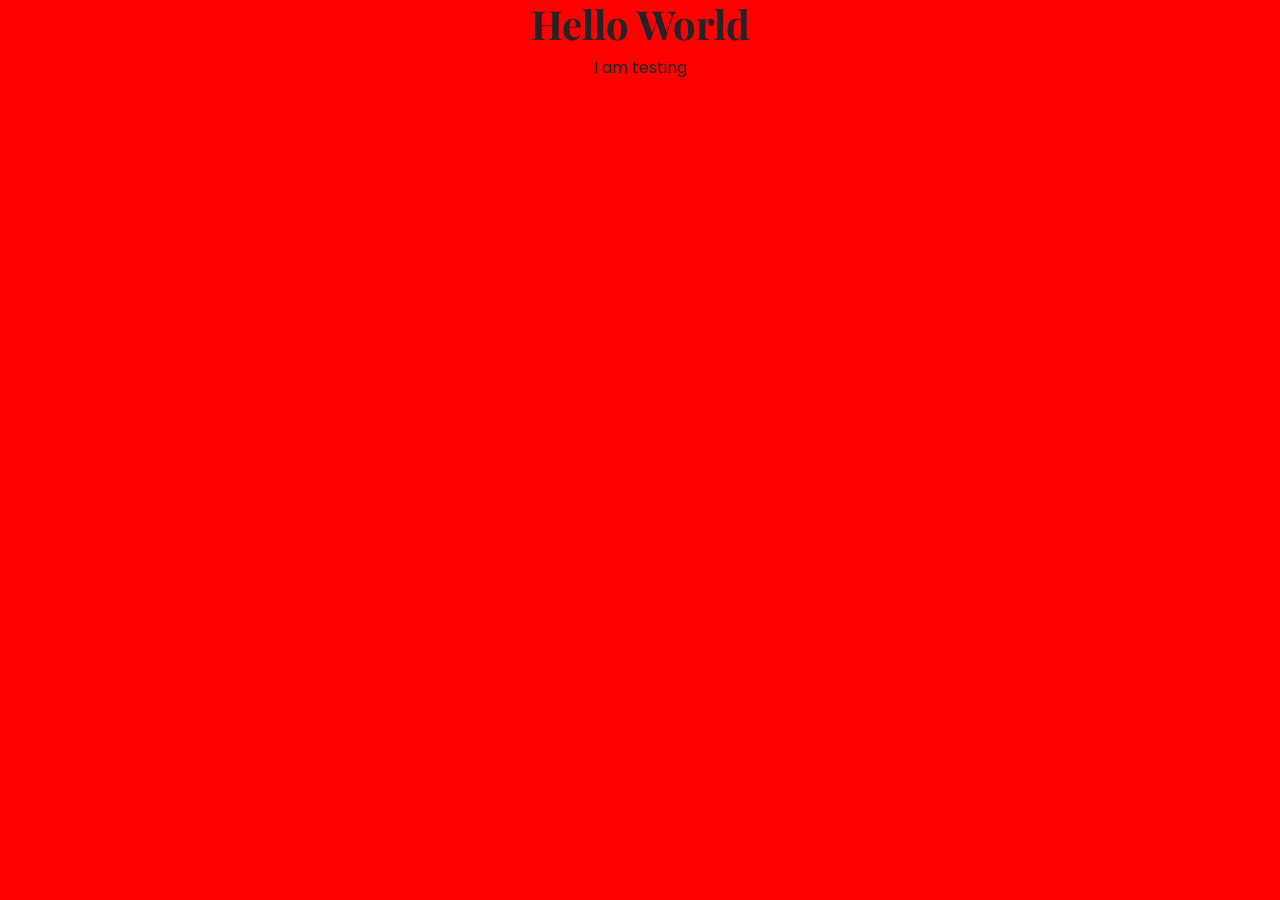
==== index.html @ 342d9edc "created index,installed fonts and bootstrap" ====
<!doctype html>
<html lang="en">
  <head>
    <meta charset="UTF-8" />
    <link
      href="https://cdn.jsdelivr.net/npm/bootstrap@5.3.8/dist/css/bootstrap.min.css"
      rel="stylesheet"
      integrity="sha384-sRIl4kxILFvY47J16cr9ZwB07vP4J8+LH7qKQnuqkuIAvNWLzeN8tE5YBujZqJLB"
      crossorigin="anonymous"
    />
    <script
      src="https://cdn.jsdelivr.net/npm/bootstrap@5.3.8/dist/js/bootstrap.min.js"
      integrity="sha384-G/EV+4j2dNv+tEPo3++6LCgdCROaejBqfUeNjuKAiuXbjrxilcCdDz6ZAVfHWe1Y"
      crossorigin="anonymous"
    ></script>
    <link rel="preconnect" href="https://fonts.googleapis.com" />
    <link rel="preconnect" href="https://fonts.gstatic.com" crossorigin />
    <link
      href="https://fonts.googleapis.com/css2?family=Playfair+Display:ital,wght@0,400..900;1,400..900&family=Poppins:wght@700&display=swap"
      rel="stylesheet"
    />
    <link rel="stylesheet" href="styles/app.css" />
    <meta name="viewport" content="width=device-width, initial-scale=1.0" />
    <title>Document</title>
  </head>
  <body>
    <h1>Hello World</h1>
    <p>I am testing</p>
  </body>
</html>
---- styles/app.css ----
body {
  background: red;
}
h1 {
  font-family: "Playfair Display", serif;
  font-weight: bold;
  text-align: center;
}
p {
  font-family: "Poppins", sans-serif;
  font-weight: normal;
  text-align: center;
}

/*.poppins-bold {
  font-family: "Poppins", sans-serif;
  font-weight: 700;
  font-style: normal;
}

.playfair-display-<uniquifier> {
  font-family: "Playfair Display", serif;
  font-optical-sizing: auto;
  font-weight: <weight>;
  font-style: normal;
}
*/
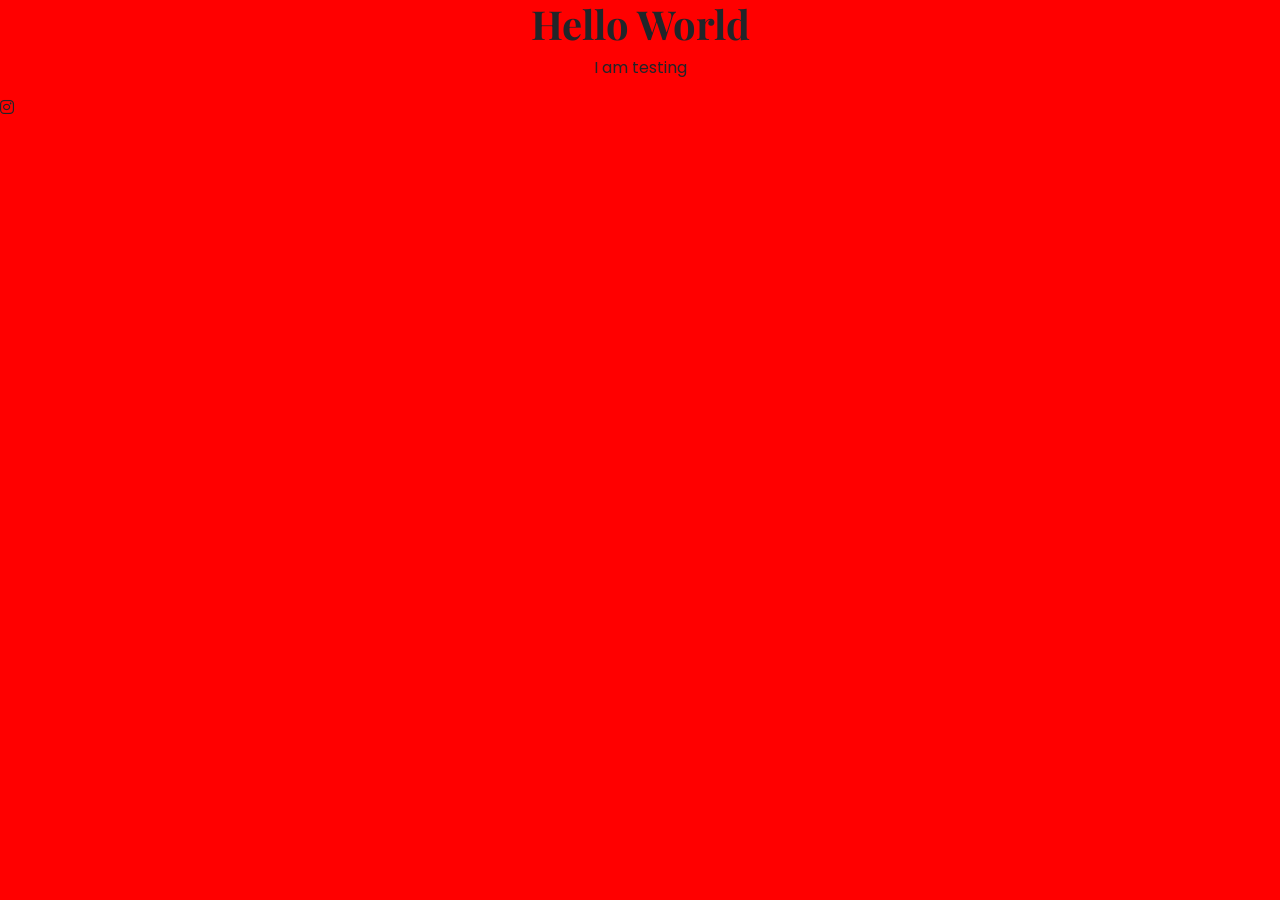
==== commit f2ffc6b7: "added font awesome" ====
--- a/index.html
+++ b/index.html
@@ -3,16 +3,18 @@
   <head>
     <meta charset="UTF-8" />
     <link
-      href="https://cdn.jsdelivr.net/npm/bootstrap@5.3.8/dist/css/bootstrap.min.css"
+      href="https://cdn.jsdelivr.net/npm/bootstrap@5.3.7/dist/css/bootstrap.min.css"
       rel="stylesheet"
-      integrity="sha384-sRIl4kxILFvY47J16cr9ZwB07vP4J8+LH7qKQnuqkuIAvNWLzeN8tE5YBujZqJLB"
-      crossorigin="anonymous"
     />
     <script
       src="https://cdn.jsdelivr.net/npm/bootstrap@5.3.8/dist/js/bootstrap.min.js"
       integrity="sha384-G/EV+4j2dNv+tEPo3++6LCgdCROaejBqfUeNjuKAiuXbjrxilcCdDz6ZAVfHWe1Y"
       crossorigin="anonymous"
     ></script>
+    <link
+      rel="stylesheet"
+      href="https://cdnjs.cloudflare.com/ajax/libs/font-awesome/6.7.2/css/all.min.css"
+    />
     <link rel="preconnect" href="https://fonts.googleapis.com" />
     <link rel="preconnect" href="https://fonts.gstatic.com" crossorigin />
     <link
@@ -26,5 +28,6 @@
   <body>
     <h1>Hello World</h1>
     <p>I am testing</p>
+    <i class="fa-brands fa-instagram"></i>
   </body>
 </html>
--- a/styles/app.css
+++ b/styles/app.css
@@ -11,17 +11,6 @@
   font-weight: normal;
   text-align: center;
 }
-
-/*.poppins-bold {
-  font-family: "Poppins", sans-serif;
-  font-weight: 700;
-  font-style: normal;
+.fa-brands {
+  text-align: center;
 }
-
-.playfair-display-<uniquifier> {
-  font-family: "Playfair Display", serif;
-  font-optical-sizing: auto;
-  font-weight: <weight>;
-  font-style: normal;
-}
-*/
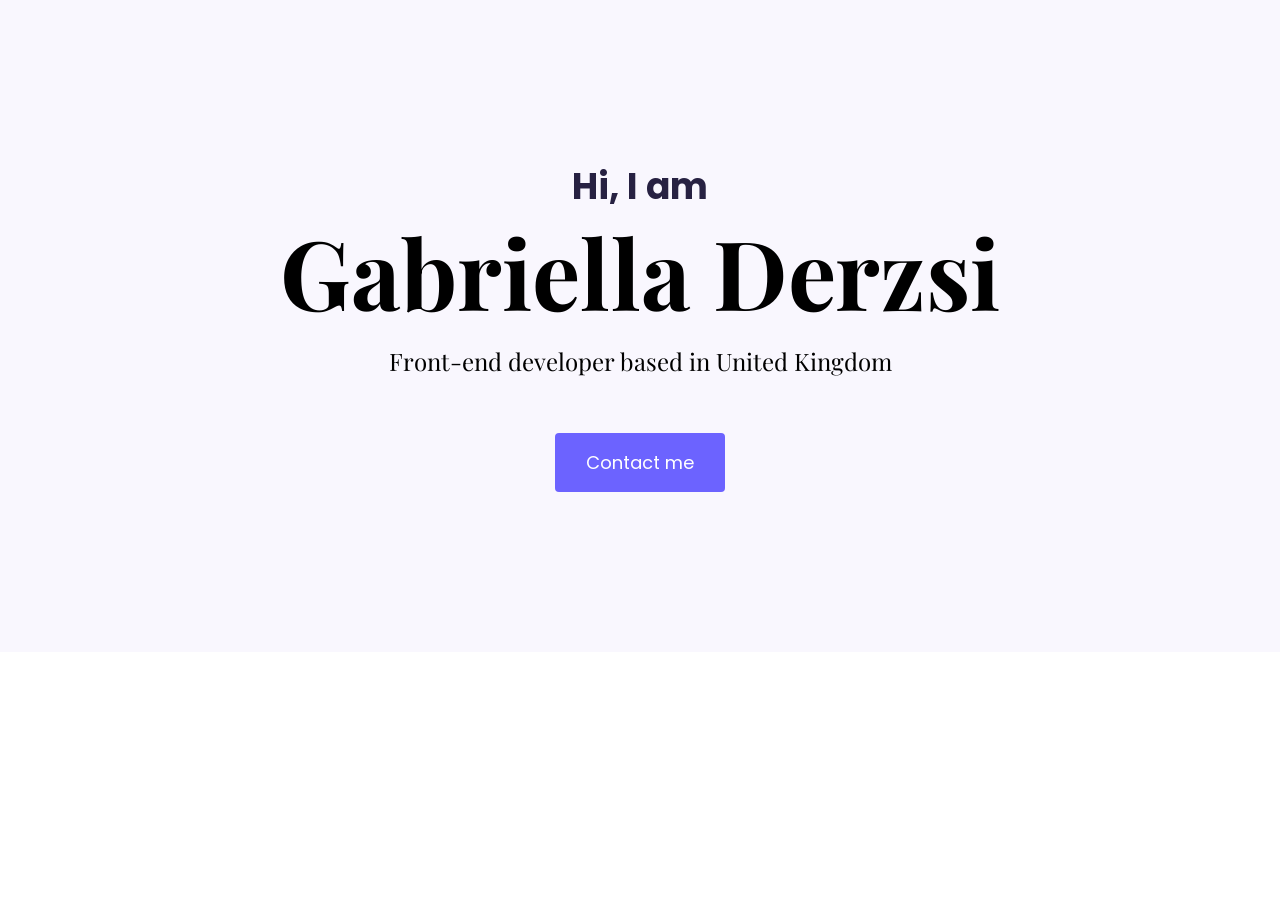
==== commit 9e303e67: "styled css html" ====
--- a/index.html
+++ b/index.html
@@ -2,6 +2,7 @@
 <html lang="en">
   <head>
     <meta charset="UTF-8" />
+    <meta name="viewport" content="width=device-width, initial-scale=1.0" />
     <link
       href="https://cdn.jsdelivr.net/npm/bootstrap@5.3.7/dist/css/bootstrap.min.css"
       rel="stylesheet"
@@ -11,10 +12,7 @@
       integrity="sha384-G/EV+4j2dNv+tEPo3++6LCgdCROaejBqfUeNjuKAiuXbjrxilcCdDz6ZAVfHWe1Y"
       crossorigin="anonymous"
     ></script>
-    <link
-      rel="stylesheet"
-      href="https://cdnjs.cloudflare.com/ajax/libs/font-awesome/6.7.2/css/all.min.css"
-    />
+
     <link rel="preconnect" href="https://fonts.googleapis.com" />
     <link rel="preconnect" href="https://fonts.gstatic.com" crossorigin />
     <link
@@ -22,12 +20,20 @@
       rel="stylesheet"
     />
     <link rel="stylesheet" href="styles/app.css" />
-    <meta name="viewport" content="width=device-width, initial-scale=1.0" />
-    <title>Document</title>
+    <link
+      rel="stylesheet"
+      href="https://cdnjs.cloudflare.com/ajax/libs/font-awesome/6.7.2/css/all.min.css"
+    />
   </head>
   <body>
-    <h1>Hello World</h1>
-    <p>I am testing</p>
-    <i class="fa-brands fa-instagram"></i>
+    <div class="hero">
+      <p>Hi, I am</p>
+
+      <h1>Gabriella Derzsi</h1>
+      <h2 class="mb-5">Front-end developer based in United Kingdom</h2>
+      <div>
+        <a href="#" class="btn btn-branding">Contact me</a>
+      </div>
+    </div>
   </body>
 </html>
--- a/styles/app.css
+++ b/styles/app.css
@@ -1,16 +1,51 @@
+:root {
+  --branding-color: #6c63ff;
+  --secondary-color: #f9f7fe;
+  --heading-font-family: "Playfair Display", serif;
+  --default-font-family: "Poppins", sans-serif;
+}
+
 body {
-  background: red;
+  font-family: var(--default-font-family);
+}
+h1,
+h2,
+h3,
+h4,
+h5,
+h6 {
+  color: black;
+  font-family: var(--heading-font-family);
+  font-weight: bold;
 }
 h1 {
-  font-family: "Playfair Display", serif;
-  font-weight: bold;
-  text-align: center;
+  font-size: 96px;
 }
 p {
-  font-family: "Poppins", sans-serif;
   font-weight: normal;
+}
+.hero {
+  background: var(--secondary-color);
   text-align: center;
+  padding: 160px 20px;
 }
-.fa-brands {
-  text-align: center;
+.hero p {
+  font-size: 36px;
+  font-weight: bold;
+  margin: 0;
+  color: #272142;
 }
+.hero h2 {
+  font-family: var(--heading-font-family);
+  font-weight: normal;
+  line-height: 2;
+  font-size: 24px;
+}
+.btn-branding {
+  background: var(--branding-color);
+  border-radius: 4px;
+  color: white;
+  font-size: 18px;
+  line-height: 27px;
+  padding: 15px 30px;
+}
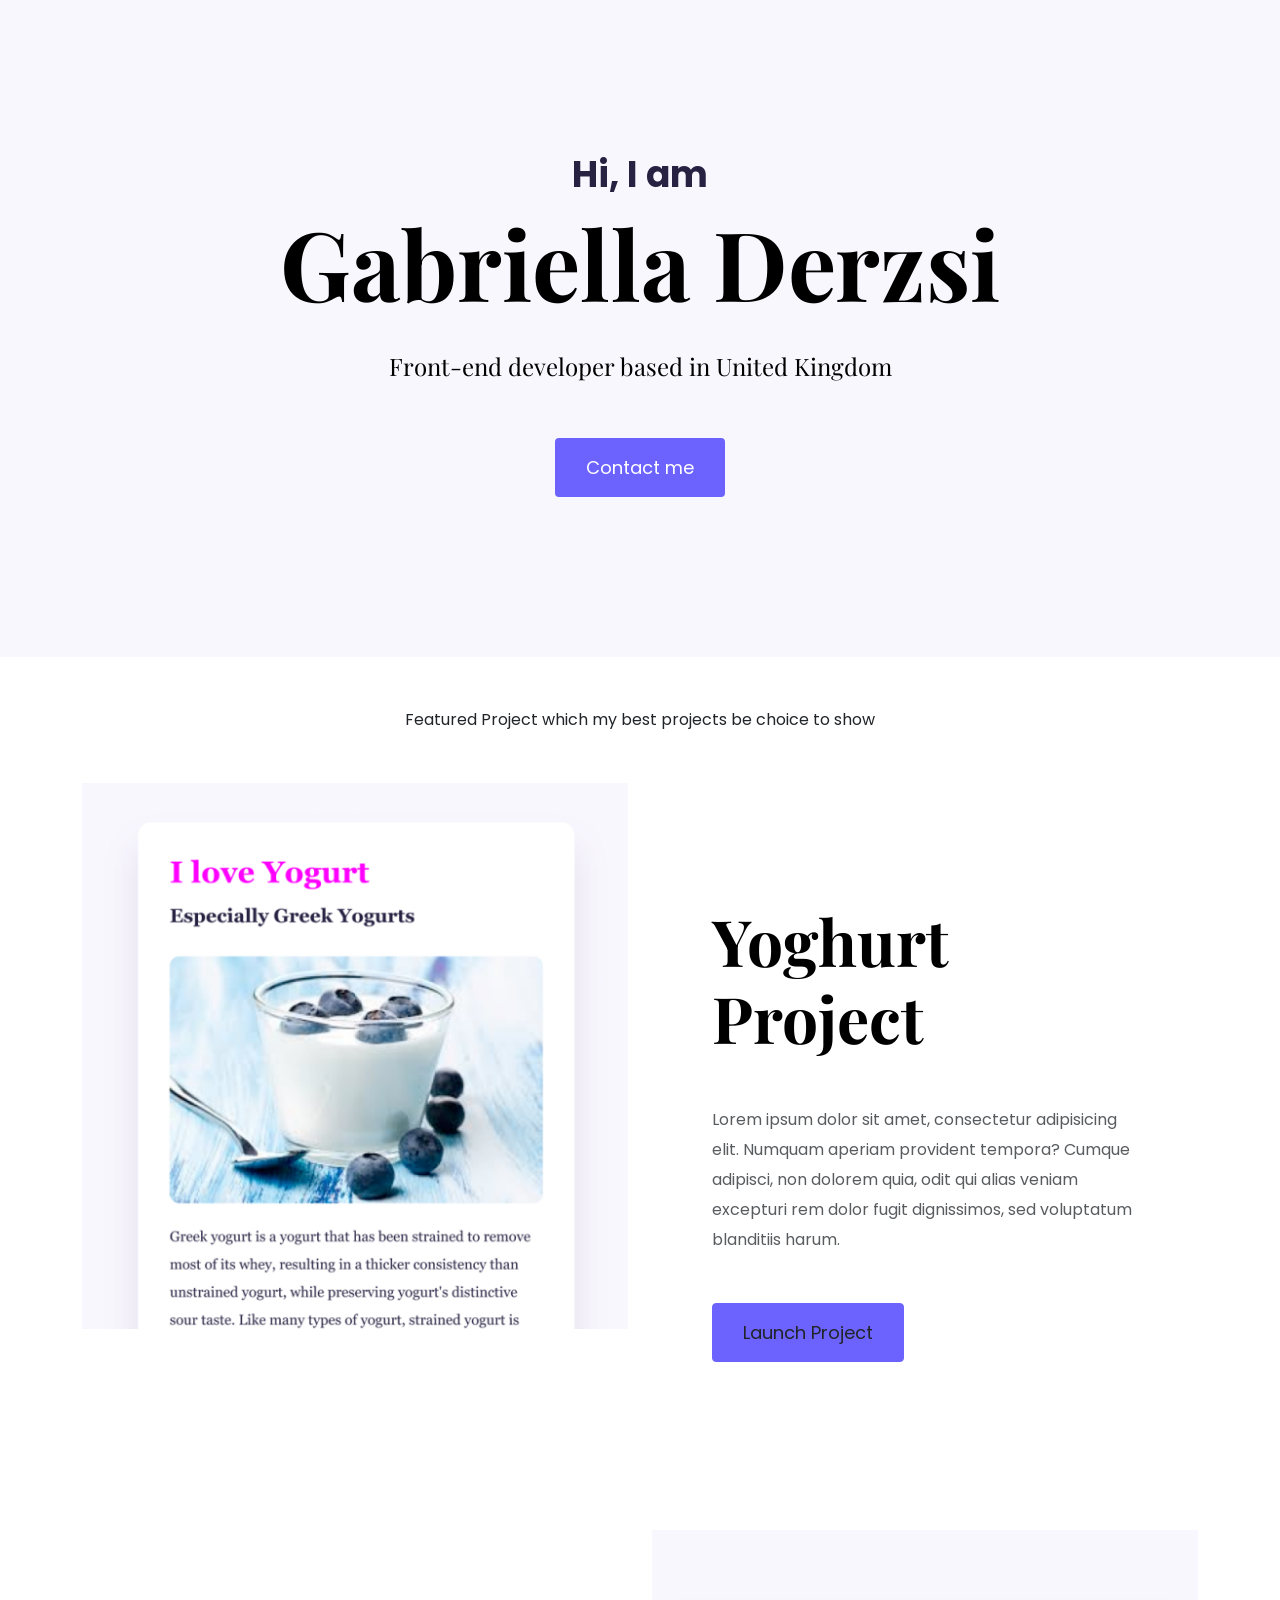
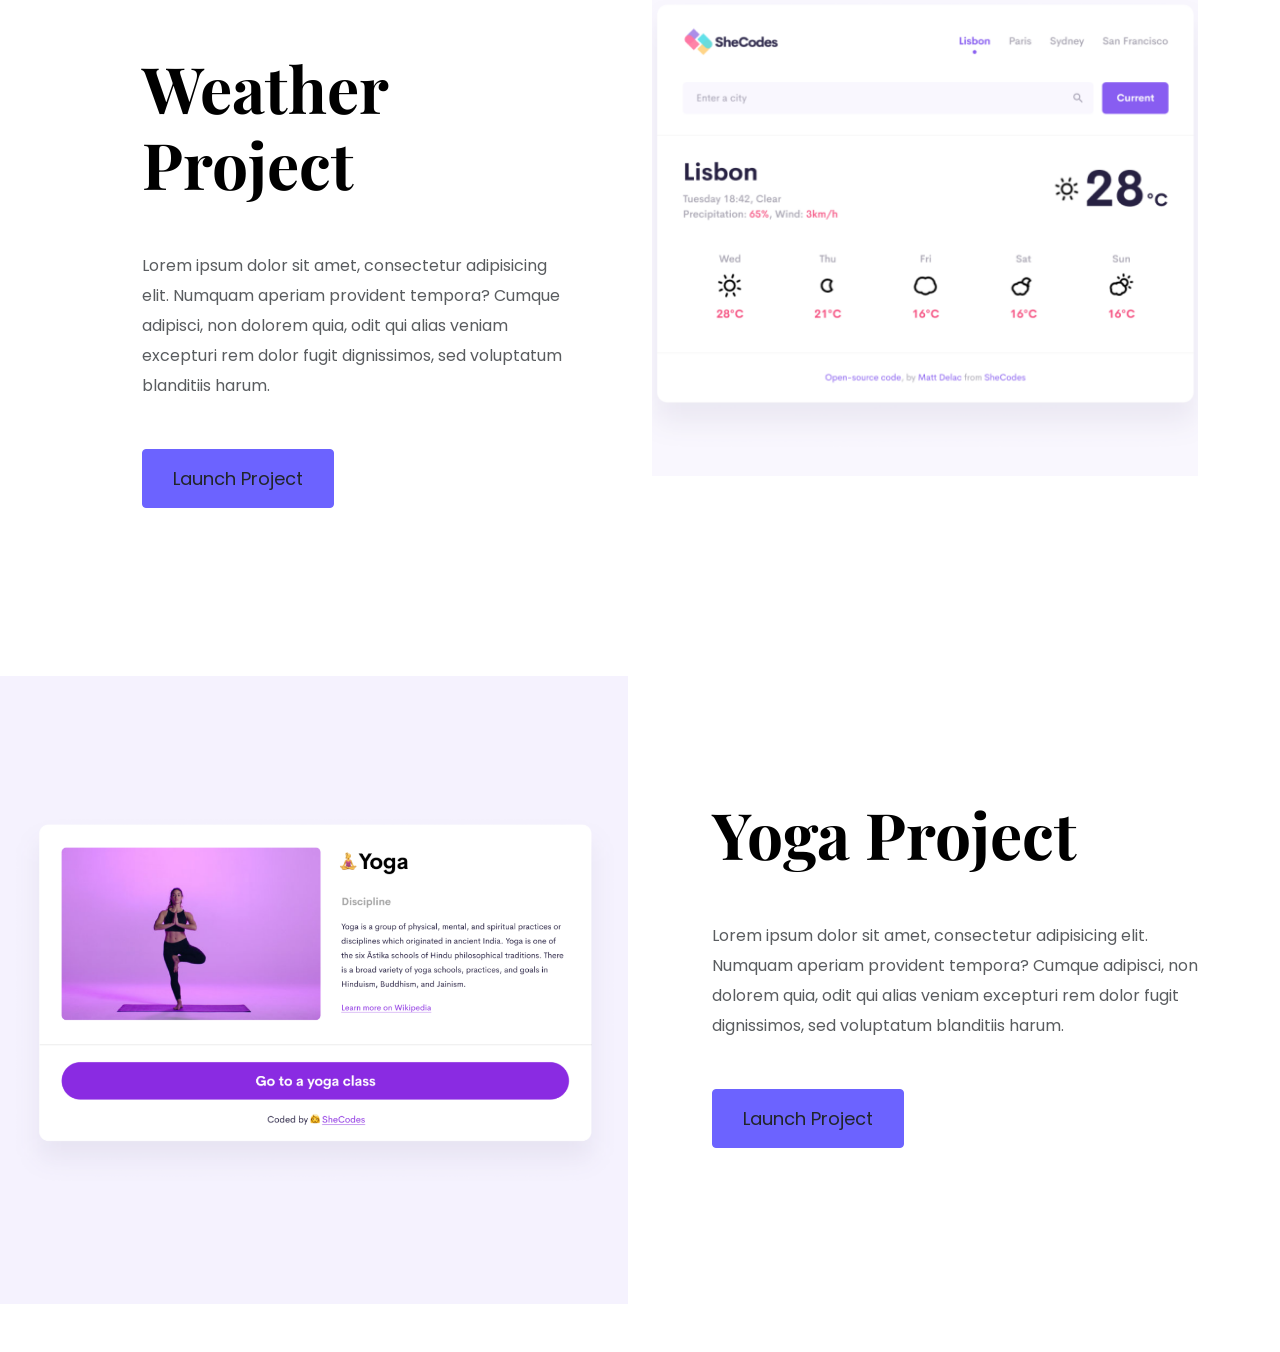
==== commit b58f3570: "added homepage content design" ====
--- a/index.html
+++ b/index.html
@@ -35,5 +35,62 @@
         <a href="#" class="btn btn-branding">Contact me</a>
       </div>
     </div>
+    <p class="text-center m-5">
+      Featured Project which my best projects be choice to show
+    </p>
+    <div class="container">
+      <div class="row mb-5">
+        <div class="col d-none d-lg-block">
+          <img src="images/yogurt.png" class="img-fluid" alt="yoghurt-image" />
+        </div>
+        <div class="col">
+          <div class="project-description">
+            <h2 class="mb-5">Yoghurt Project</h2>
+            <p class="mb-5 text-muted">
+              Lorem ipsum dolor sit amet, consectetur adipisicing elit. Numquam
+              aperiam provident tempora? Cumque adipisci, non dolorem quia, odit
+              qui alias veniam excepturi rem dolor fugit dignissimos, sed
+              voluptatum blanditiis harum.
+            </p>
+            <a href="" class="btn btn-branding-outline">Launch Project</a>
+          </div>
+        </div>
+      </div>
+      <div class="row mb-5">
+        <div class="col">
+          <div class="project-description">
+            <h2 class="mb-5">Weather Project</h2>
+            <p class="mb-5 text-muted">
+              Lorem ipsum dolor sit amet, consectetur adipisicing elit. Numquam
+              aperiam provident tempora? Cumque adipisci, non dolorem quia, odit
+              qui alias veniam excepturi rem dolor fugit dignissimos, sed
+              voluptatum blanditiis harum.
+            </p>
+            <a href="" class="btn btn-branding-outline">Launch Project</a>
+            </div>
+          </div>
+          <div class="col d-none d-lg-block">
+          <img src="images/weather.png" class="img-fluid" alt="weather-image" />
+        </div>
+        </div>
+      </div>
+      <div class="row mb-5">
+        <div class="col d-none d-lg-block">
+          <img src="images/yoga.png" class="img-fluid" alt="yoga-image" />
+        </div>
+        <div class="col">
+          <div class="project-description">
+            <h2 class="mb-5">Yoga Project</h2>
+            <p class="mb-5 text-muted">
+              Lorem ipsum dolor sit amet, consectetur adipisicing elit. Numquam
+              aperiam provident tempora? Cumque adipisci, non dolorem quia, odit
+              qui alias veniam excepturi rem dolor fugit dignissimos, sed
+              voluptatum blanditiis harum.
+            </p>
+            <a href="" class="btn btn-branding-outline">Launch Project</a>
+          </div>
+        </div>
+      </div>
+    </div>
   </body>
 </html>
--- a/styles/app.css
+++ b/styles/app.css
@@ -20,9 +20,15 @@
 }
 h1 {
   font-size: 96px;
+  line-height: 1.5;
+}
+h2 {
+  font-size: 64px;
 }
 p {
   font-weight: normal;
+  font-size: 16px;
+  line-height: 30px;
 }
 .hero {
   background: var(--secondary-color);
@@ -49,3 +55,30 @@
   line-height: 27px;
   padding: 15px 30px;
 }
+.btn-branding-outline {
+  background: var(--branding-color);
+  border: 1px solid var(--branding-color);
+  border-radius: 4px;
+  font-size: 18px;
+  line-height: 27px;
+  padding: 15px 30px;
+}
+.project-description {
+  padding: 120px 60px;
+}
+@media (max-width: 900px) {
+  h1 {
+    font-size: 44px;
+    line-height: 1.5;
+  }
+  h2 {
+    font-size: 44px;
+  }
+  .hero {
+    padding: 80px 20px;
+  }
+  .project-description {
+    padding: 0;
+    text-align: center;
+  }
+}
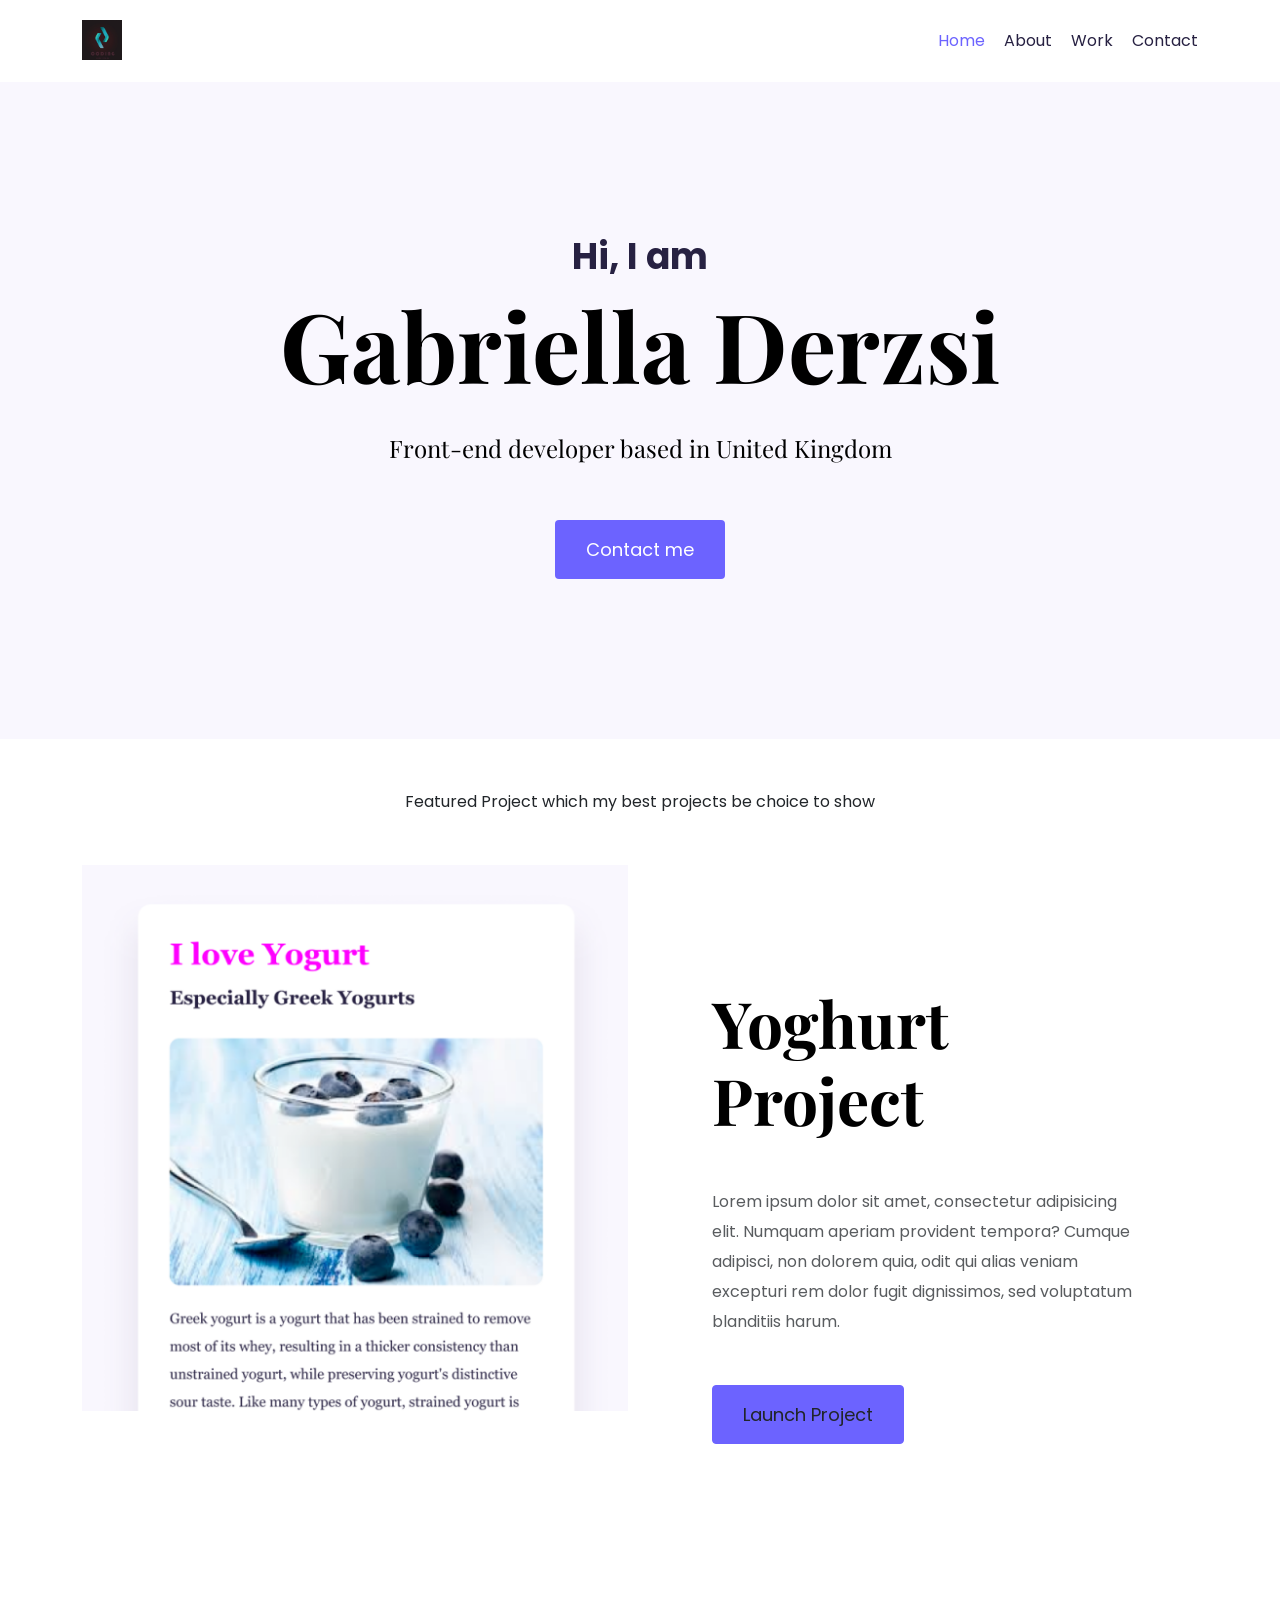
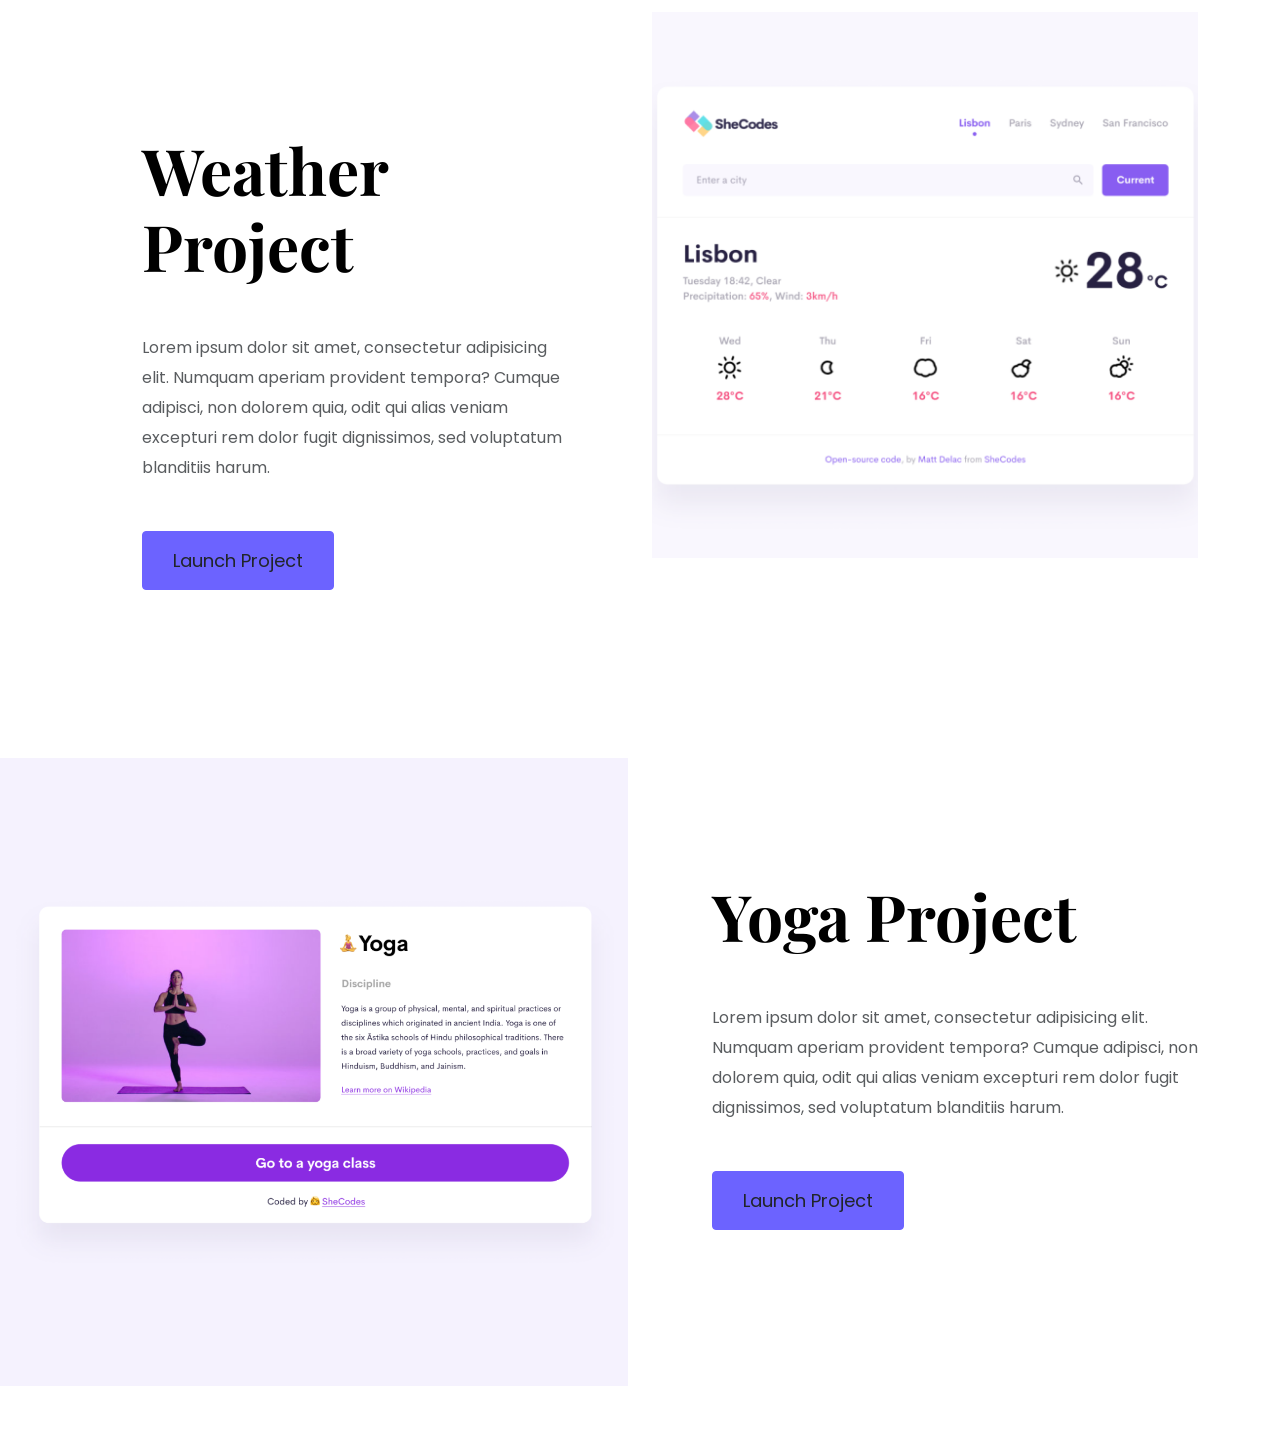
==== commit 42fb2505: "created header" ====
--- a/index.html
+++ b/index.html
@@ -26,6 +26,18 @@
     />
   </head>
   <body>
+    <div class="container">
+      <nav class="d-flex justify-content-between">
+        <a href="/"> <img src="images/logo.jpeg" alt="" class="logo" /></a>
+        <ul>
+          <li class="active"><a href="/">Home</a></li>
+          <li><a href="/about.html">About</a></li>
+          <li><a href="/work.html">Work</a></li>
+          <li><a href="contact.html">Contact</a></li>
+        </ul>
+      </nav>
+    </div>
+
     <div class="hero">
       <p>Hi, I am</p>
 
@@ -67,28 +79,27 @@
               voluptatum blanditiis harum.
             </p>
             <a href="" class="btn btn-branding-outline">Launch Project</a>
-            </div>
           </div>
-          <div class="col d-none d-lg-block">
+        </div>
+        <div class="col d-none d-lg-block">
           <img src="images/weather.png" class="img-fluid" alt="weather-image" />
         </div>
-        </div>
       </div>
-      <div class="row mb-5">
-        <div class="col d-none d-lg-block">
-          <img src="images/yoga.png" class="img-fluid" alt="yoga-image" />
-        </div>
-        <div class="col">
-          <div class="project-description">
-            <h2 class="mb-5">Yoga Project</h2>
-            <p class="mb-5 text-muted">
-              Lorem ipsum dolor sit amet, consectetur adipisicing elit. Numquam
-              aperiam provident tempora? Cumque adipisci, non dolorem quia, odit
-              qui alias veniam excepturi rem dolor fugit dignissimos, sed
-              voluptatum blanditiis harum.
-            </p>
-            <a href="" class="btn btn-branding-outline">Launch Project</a>
-          </div>
+    </div>
+    <div class="row mb-5">
+      <div class="col d-none d-lg-block">
+        <img src="images/yoga.png" class="img-fluid" alt="yoga-image" />
+      </div>
+      <div class="col">
+        <div class="project-description">
+          <h2 class="mb-5">Yoga Project</h2>
+          <p class="mb-5 text-muted">
+            Lorem ipsum dolor sit amet, consectetur adipisicing elit. Numquam
+            aperiam provident tempora? Cumque adipisci, non dolorem quia, odit
+            qui alias veniam excepturi rem dolor fugit dignissimos, sed
+            voluptatum blanditiis harum.
+          </p>
+          <a href="" class="btn btn-branding-outline">Launch Project</a>
         </div>
       </div>
     </div>
--- a/styles/app.css
+++ b/styles/app.css
@@ -47,6 +47,31 @@
   line-height: 2;
   font-size: 24px;
 }
+.content-container {
+  padding: 160px 20px;
+}
+.content h1 {
+  font-size: 64px;
+  line-height: 80px;
+}
+.content h2 {
+  font-size: 18px;
+  font-family: var(--default-font-family);
+  line-height: 36px;
+}
+.content h3 {
+  font-size: 24px;
+  line-height: 1.5;
+  margin: 20px 0 0;
+  font-family: var(--default-font-family);
+}
+.content p {
+  margin: 0;
+  font-size: 14px;
+}
+.content {
+  margin: 30px;
+}
 .btn-branding {
   background: var(--branding-color);
   border-radius: 4px;
@@ -66,10 +91,36 @@
 .project-description {
   padding: 120px 60px;
 }
+.logo {
+  max-height: 40px;
+}
+nav {
+  padding: 20px 0;
+}
+nav ul {
+  margin: 0;
+  padding: 0;
+}
+nav li {
+  display: inline;
+  list-style: none;
+  line-height: 42px;
+  margin-left: 15px;
+}
+nav a {
+  text-decoration: none;
+  color: #272142;
+  transition: all 100ms ease-in-out;
+}
+
+nav a:hover,
+nav li.active a {
+  color: var(--branding-color);
+}
 @media (max-width: 900px) {
   h1 {
     font-size: 44px;
-    line-height: 1.5;
+    line-height: 56px;
   }
   h2 {
     font-size: 44px;
@@ -77,8 +128,15 @@
   .hero {
     padding: 80px 20px;
   }
+  .content {
+    text-align: center;
+    padding: 0;
+  }
   .project-description {
     padding: 0;
     text-align: center;
   }
+  nav a {
+    font-size: 12px;
+  }
 }
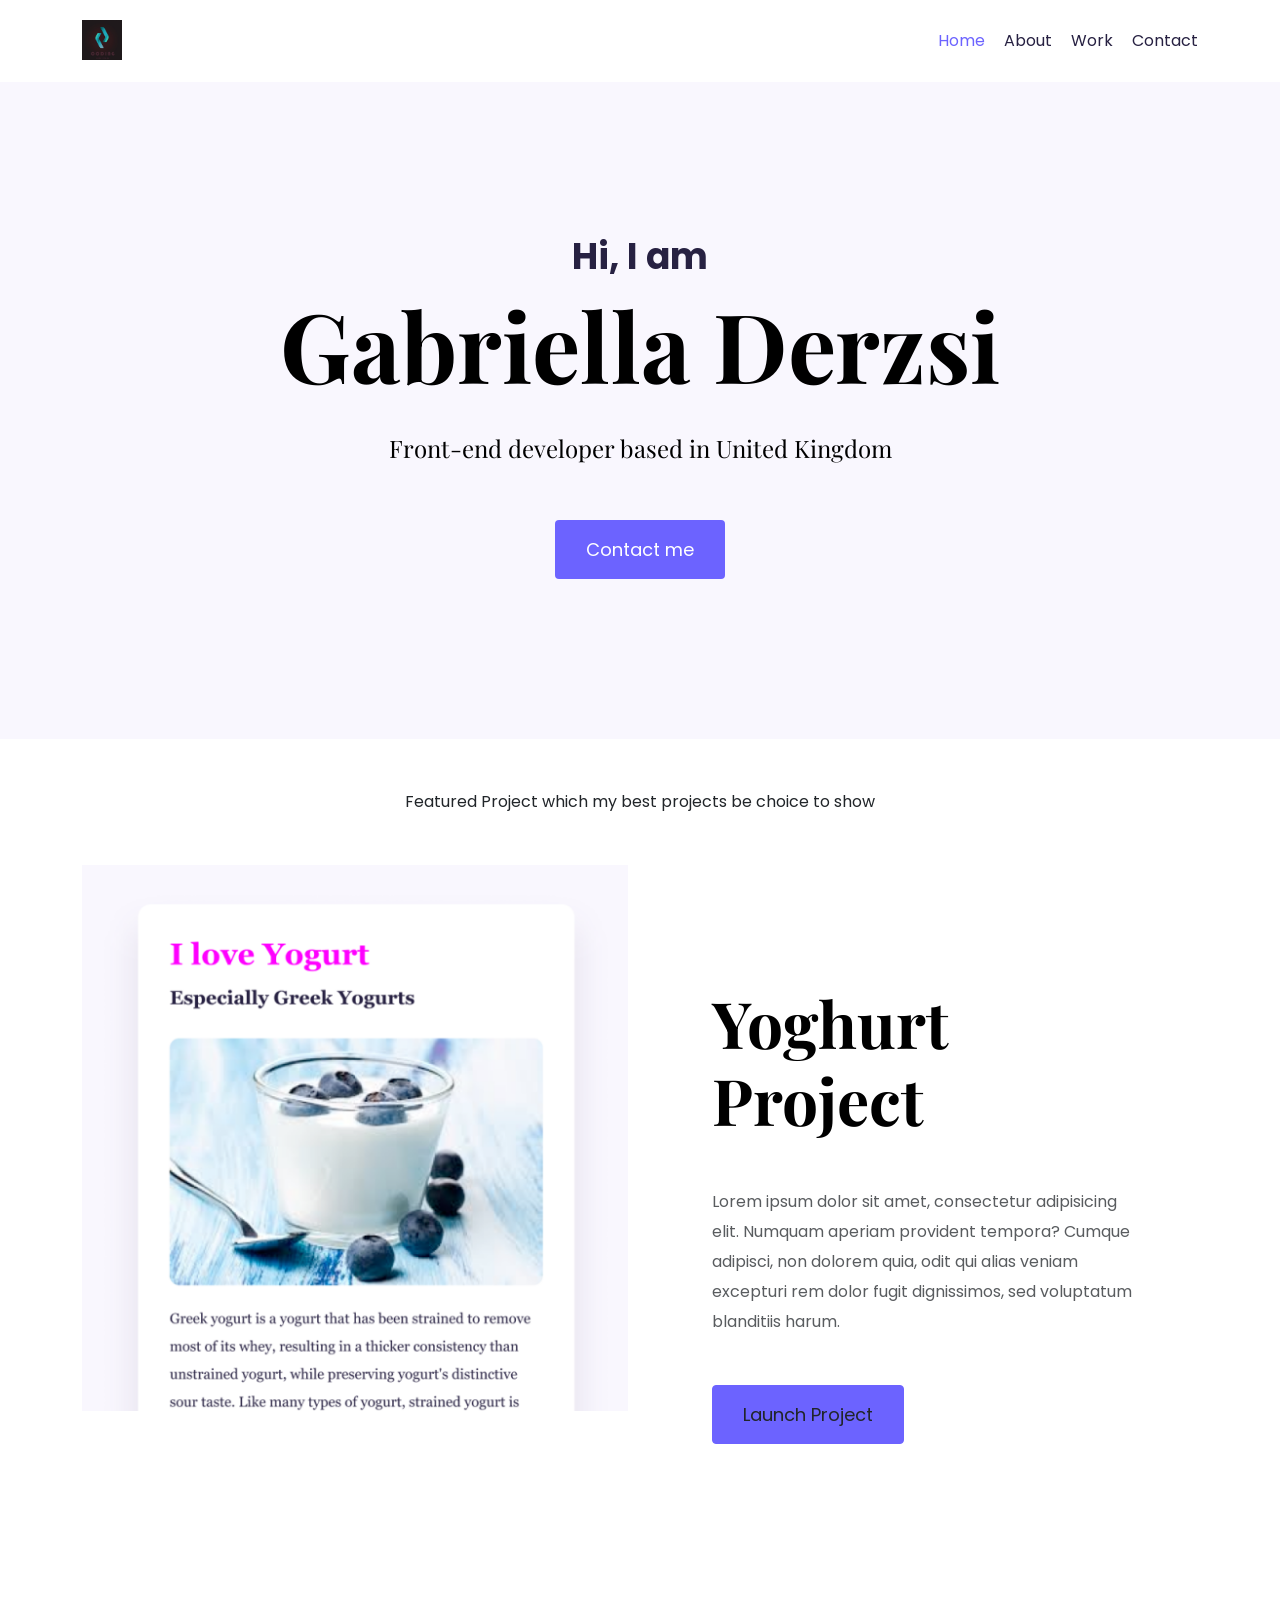
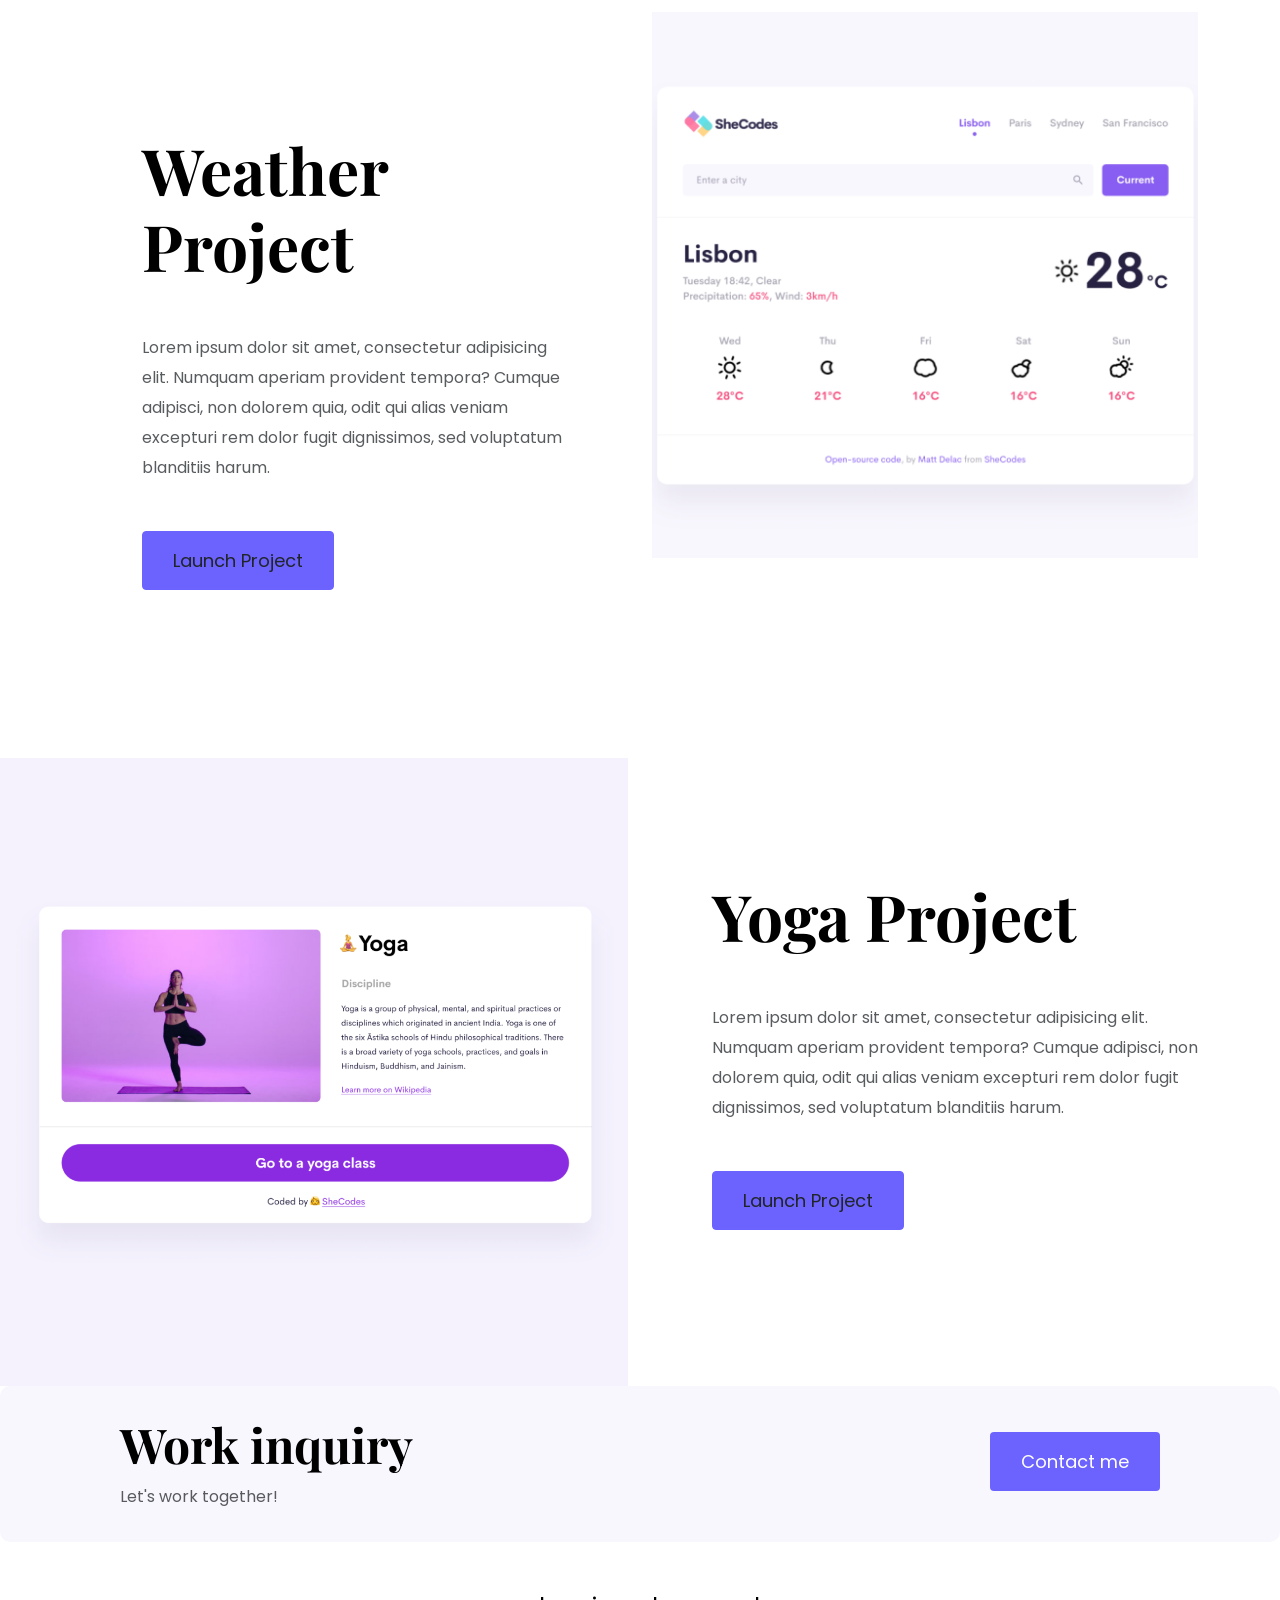
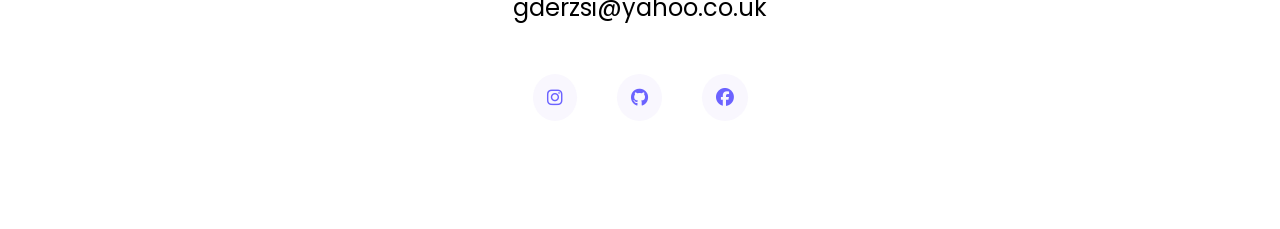
==== commit 81508e75: "Added footer" ====
--- a/index.html
+++ b/index.html
@@ -102,6 +102,36 @@
           <a href="" class="btn btn-branding-outline">Launch Project</a>
         </div>
       </div>
+      <footer>
+        <div
+          class="contact-box d-flex justify-content-between mb-5 d-none d-md-flex"
+        >
+          <div>
+            <h4>Work inquiry</h4>
+            <p class="text-muted">Let's work together!</p>
+          </div>
+          <div>
+            <a href="" class="btn btn-branding mt-3">Contact me</a>
+          </div>
+        </div>
+        <div class="d-flex justify-content-center mb-5">
+          <a href="mailto:gderzsi@yahoo.co.uk" class="email-link"
+            >gderzsi@yahoo.co.uk</a
+          >
+        </div>
+
+        <div class="social-links d-flex justify-content-center">
+          <a href="https://instagram.com/gabriella.derzsi.code" target="_blank"
+            ><i class="fa-brands fa-instagram" aria-hidden="true"></i
+          ></a>
+          <a href="https://github.com/gabrielladerzsi " target="_blank"
+            ><i class="fa-brands fa-github" aria-hidden="true"></i
+          ></a>
+          <a href="https://facebook.com/gabrielladerzsi" target="_blank"
+            ><i class="fa-brands fa-facebook" aria-hidden="true"></i
+          ></a>
+        </div>
+      </footer>
     </div>
   </body>
 </html>
--- a/styles/app.css
+++ b/styles/app.css
@@ -24,6 +24,9 @@
 }
 h2 {
   font-size: 64px;
+}
+h4 {
+  font-size: 48px;
 }
 p {
   font-weight: normal;
@@ -117,6 +120,38 @@
 nav li.active a {
   color: var(--branding-color);
 }
+footer {
+  margin: 60px 0;
+}
+footer .contact-box {
+  background: var(--secondary-color);
+  padding: 30px 120px;
+  border-radius: 10px;
+}
+footer .contact-box p {
+  margin: 0;
+}
+footer .email-link {
+  text-decoration: none;
+  color: black;
+  font-size: 24px;
+}
+footer .email-link:hover {
+  color: var(--branding-color);
+}
+footer .social-links a {
+  margin: 0 20px;
+  color: var(--branding-color);
+  background: var(--secondary-color);
+  padding: 10px 14px;
+  border-radius: 50%;
+  font-size: 18px;
+  transition: all 100ms ease-in-out;
+}
+footer .social-links a:hover {
+  color: white;
+  background: var(--branding-color);
+}
 @media (max-width: 900px) {
   h1 {
     font-size: 44px;
@@ -124,6 +159,9 @@
   }
   h2 {
     font-size: 44px;
+  }
+  h4 {
+    font-size: 18px;
   }
   .hero {
     padding: 80px 20px;
@@ -136,7 +174,4 @@
     padding: 0;
     text-align: center;
   }
-  nav a {
-    font-size: 12px;
-  }
 }
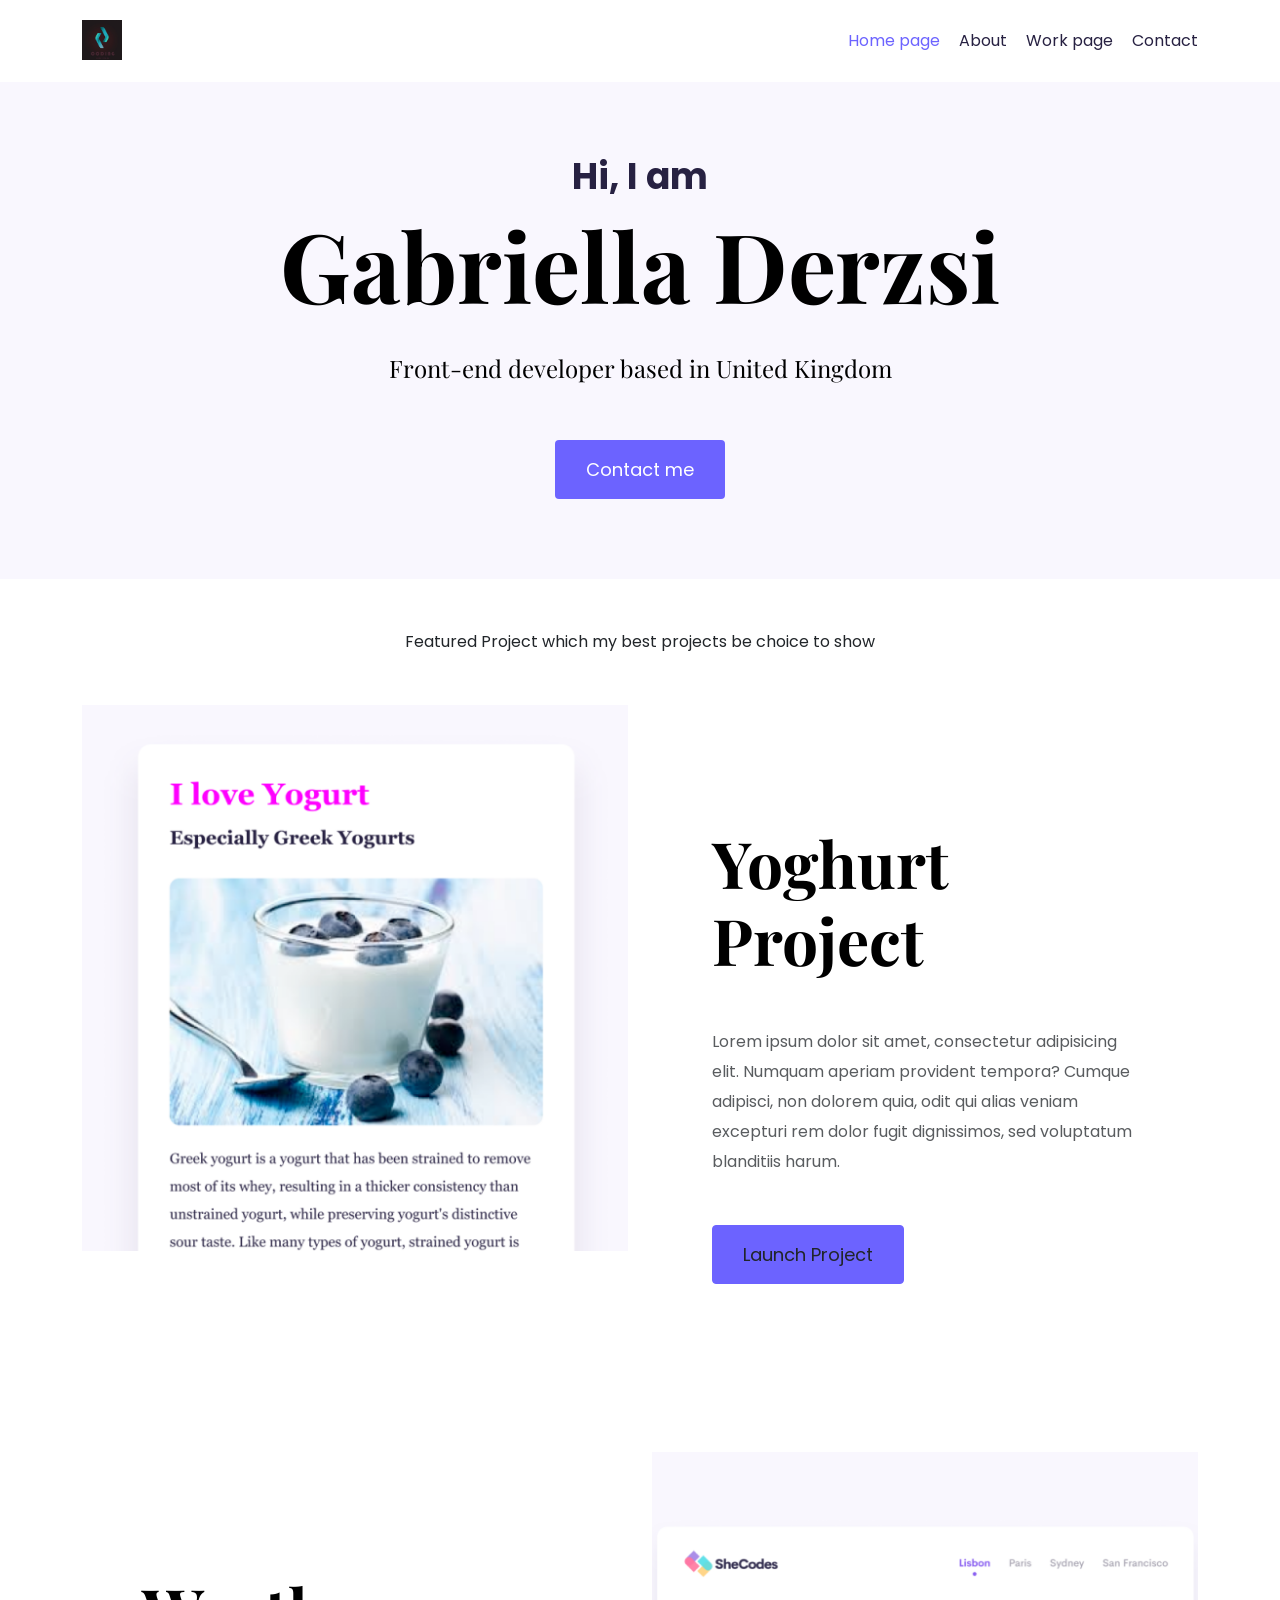
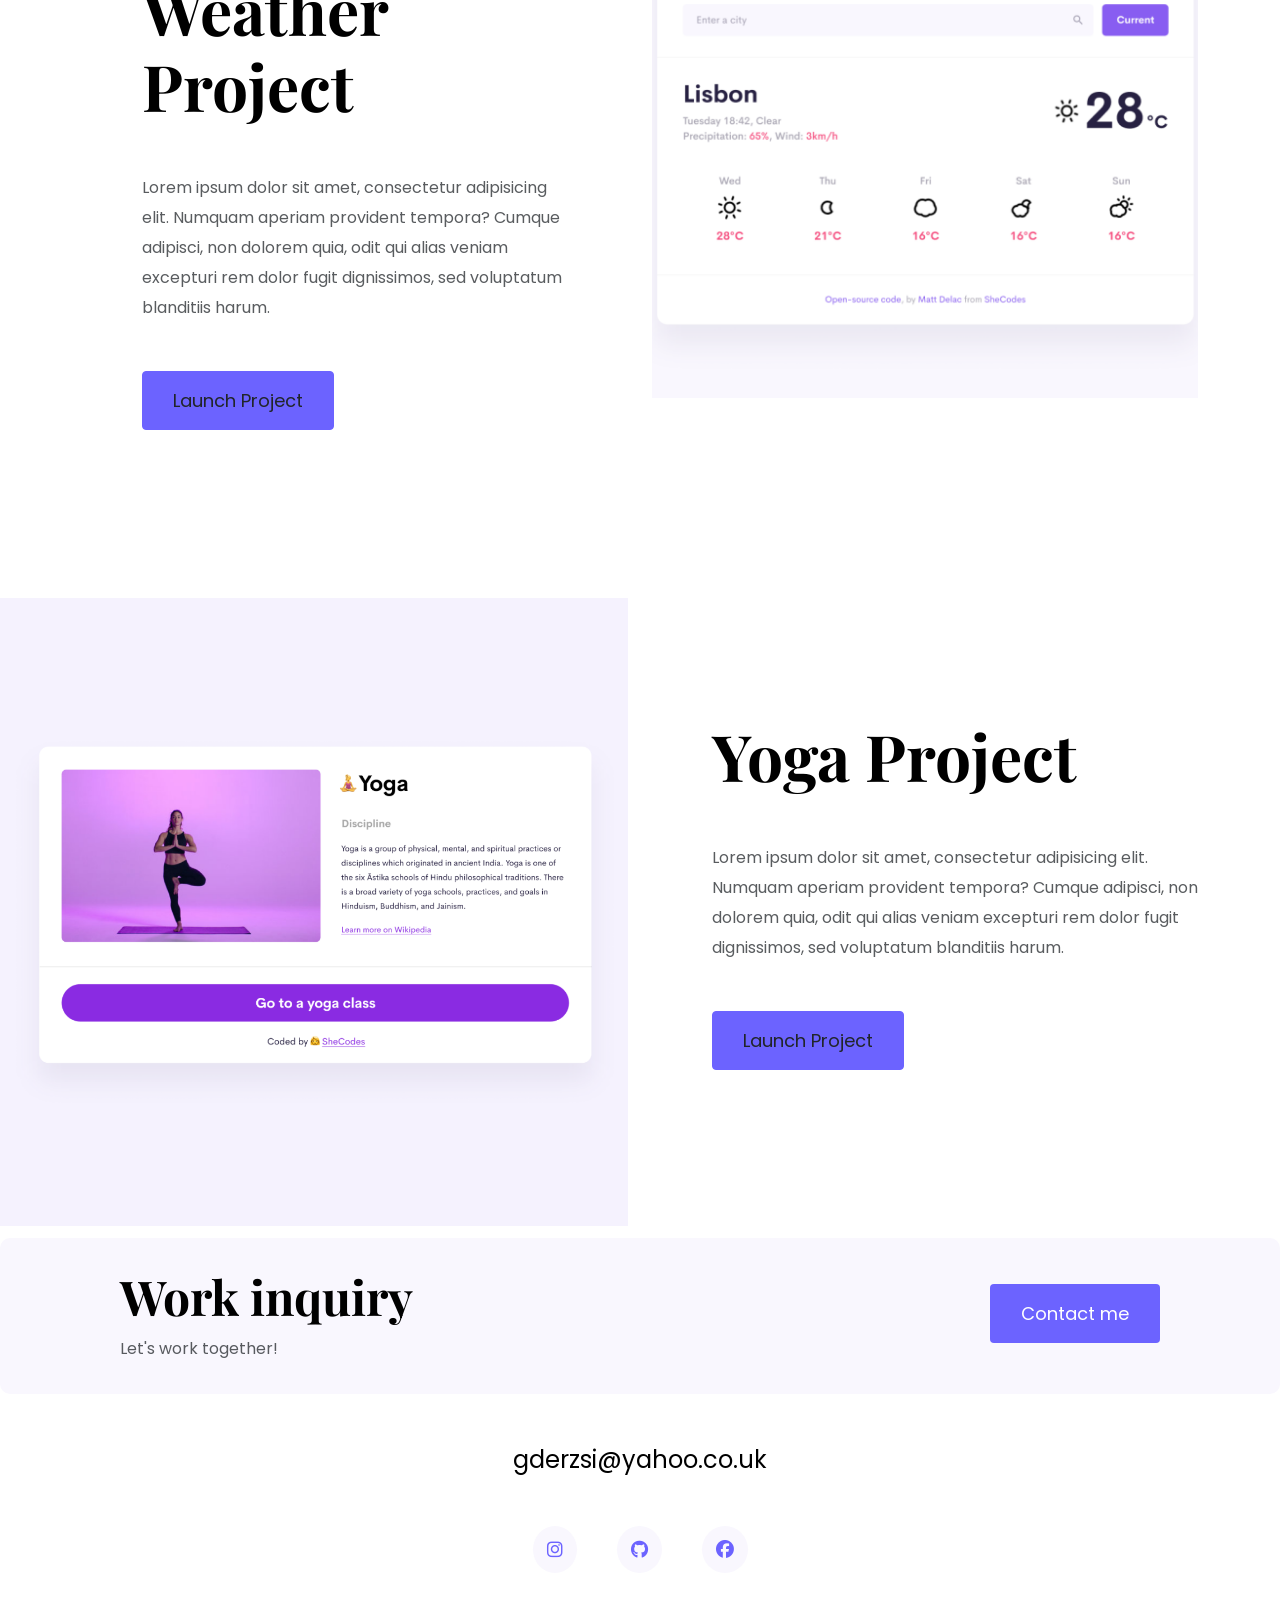
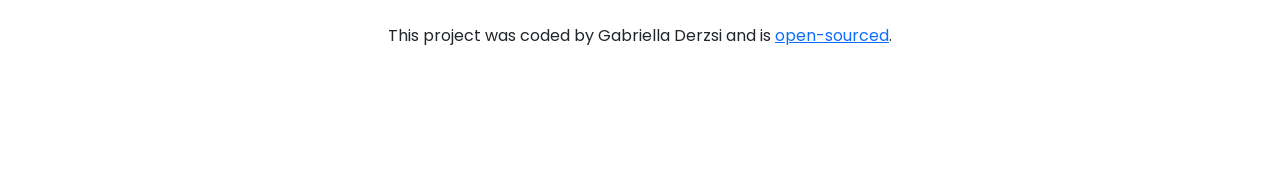
==== commit d7e90dfb: "updated SEO" ====
--- a/index.html
+++ b/index.html
@@ -3,6 +3,11 @@
   <head>
     <meta charset="UTF-8" />
     <meta name="viewport" content="width=device-width, initial-scale=1.0" />
+    <meta
+      name="description"
+      content="Gabriella Derzsi is a frontend developer based in the United Kingdom. She specializes in creating responsive and user-friendly web applications using modern web technologies."
+    />
+    <title>Frontend Developer -Gabriella Derzsi Portfolio</title>
     <link
       href="https://cdn.jsdelivr.net/npm/bootstrap@5.3.7/dist/css/bootstrap.min.css"
       rel="stylesheet"
@@ -28,12 +33,22 @@
   <body>
     <div class="container">
       <nav class="d-flex justify-content-between">
-        <a href="/"> <img src="images/logo.jpeg" alt="" class="logo" /></a>
+        <a href="/" title="Homepage">
+          <img src="images/logo.jpeg" alt="Logo" class="logo"
+        /></a>
         <ul>
-          <li class="active"><a href="/">Home</a></li>
-          <li><a href="/about.html">About</a></li>
-          <li><a href="/work.html">Work</a></li>
-          <li><a href="contact.html">Contact</a></li>
+          <li class="active">
+            <a href="/" title="Home">Home page</a>
+          </li>
+          <li>
+            <a href="/about.html" title="About Gabriella">About</a>
+          </li>
+          <li>
+            <a href="/work.html" title="Gabriella's Work">Work page</a>
+          </li>
+          <li>
+            <a href="/contact.html" title="Contact Gabriella">Contact</a>
+          </li>
         </ul>
       </nav>
     </div>
@@ -44,7 +59,12 @@
       <h1>Gabriella Derzsi</h1>
       <h2 class="mb-5">Front-end developer based in United Kingdom</h2>
       <div>
-        <a href="#" class="btn btn-branding">Contact me</a>
+        <a
+          href="/contact.html"
+          class="btn btn-branding"
+          title="Contact Gabriella"
+          >Contact me</a
+        >
       </div>
     </div>
     <p class="text-center m-5">
@@ -64,7 +84,12 @@
               qui alias veniam excepturi rem dolor fugit dignissimos, sed
               voluptatum blanditiis harum.
             </p>
-            <a href="" class="btn btn-branding-outline">Launch Project</a>
+            <a
+              href="/work.html"
+              class="btn btn-branding-outline"
+              title="View Gabriella's Work"
+              >Launch Project</a
+            >
           </div>
         </div>
       </div>
@@ -78,7 +103,12 @@
               qui alias veniam excepturi rem dolor fugit dignissimos, sed
               voluptatum blanditiis harum.
             </p>
-            <a href="" class="btn btn-branding-outline">Launch Project</a>
+            <a
+              href="/work.html"
+              class="btn btn-branding-outline"
+              title="View Gabriella's Work"
+              >Launch Project</a
+            >
           </div>
         </div>
         <div class="col d-none d-lg-block">
@@ -99,38 +129,69 @@
             qui alias veniam excepturi rem dolor fugit dignissimos, sed
             voluptatum blanditiis harum.
           </p>
-          <a href="" class="btn btn-branding-outline">Launch Project</a>
+          <a
+            href="/work.html"
+            class="btn btn-branding-outline mb-5"
+            title="View Gabriella's Work"
+            >Launch Project</a
+          >
         </div>
       </div>
-      <footer>
+      <footer class="container">
         <div
           class="contact-box d-flex justify-content-between mb-5 d-none d-md-flex"
         >
           <div>
-            <h4>Work inquiry</h4>
+            <h3>Work inquiry</h3>
             <p class="text-muted">Let's work together!</p>
           </div>
           <div>
-            <a href="" class="btn btn-branding mt-3">Contact me</a>
+            <a
+              href="/contact.html"
+              class="btn btn-branding mt-3"
+              title="Contact Gabriella"
+              >Contact me</a
+            >
           </div>
         </div>
         <div class="d-flex justify-content-center mb-5">
-          <a href="mailto:gderzsi@yahoo.co.uk" class="email-link"
+          <a
+            href="mailto:gderzsi@yahoo.co.uk"
+            class="email-link"
+            title="Email Gabriella"
             >gderzsi@yahoo.co.uk</a
           >
         </div>
 
         <div class="social-links d-flex justify-content-center">
-          <a href="https://instagram.com/gabriella.derzsi.code" target="_blank"
+          <a
+            href="https://instagram.com/gabriella.derzsi.code"
+            target="_blank"
+            title="Gabriella's Instagram"
             ><i class="fa-brands fa-instagram" aria-hidden="true"></i
           ></a>
-          <a href="https://github.com/gabrielladerzsi " target="_blank"
+          <a
+            href="https://github.com/Gabcii "
+            target="_blank"
+            title="Gabriella's GitHub"
             ><i class="fa-brands fa-github" aria-hidden="true"></i
           ></a>
-          <a href="https://facebook.com/gabrielladerzsi" target="_blank"
+          <a
+            href="https://facebook.com/gabrielladerzsi"
+            target="_blank"
+            title="Gabriella's Facebook"
             ><i class="fa-brands fa-facebook" aria-hidden="true"></i
           ></a>
         </div>
+        <p class="text-center mt-5">
+          This project was coded by Gabriella Derzsi and is
+          <a
+            href="https://github.com/Gabcii/portfolio-projects"
+            target="_blank"
+            title="Portfolio Projects on GitHub"
+            >open-sourced</a
+          >.
+        </p>
       </footer>
     </div>
   </body>
--- a/styles/app.css
+++ b/styles/app.css
@@ -25,7 +25,7 @@
 h2 {
   font-size: 64px;
 }
-h4 {
+h3 {
   font-size: 48px;
 }
 p {
@@ -36,7 +36,7 @@
 .hero {
   background: var(--secondary-color);
   text-align: center;
-  padding: 160px 20px;
+  padding: 80px 20px;
 }
 .hero p {
   font-size: 36px;
@@ -51,7 +51,7 @@
   font-size: 24px;
 }
 .content-container {
-  padding: 160px 20px;
+  padding: 60px 20px;
 }
 .content h1 {
   font-size: 64px;
@@ -160,12 +160,10 @@
   h2 {
     font-size: 44px;
   }
-  h4 {
+  h3 {
     font-size: 18px;
   }
-  .hero {
-    padding: 80px 20px;
-  }
+
   .content {
     text-align: center;
     padding: 0;
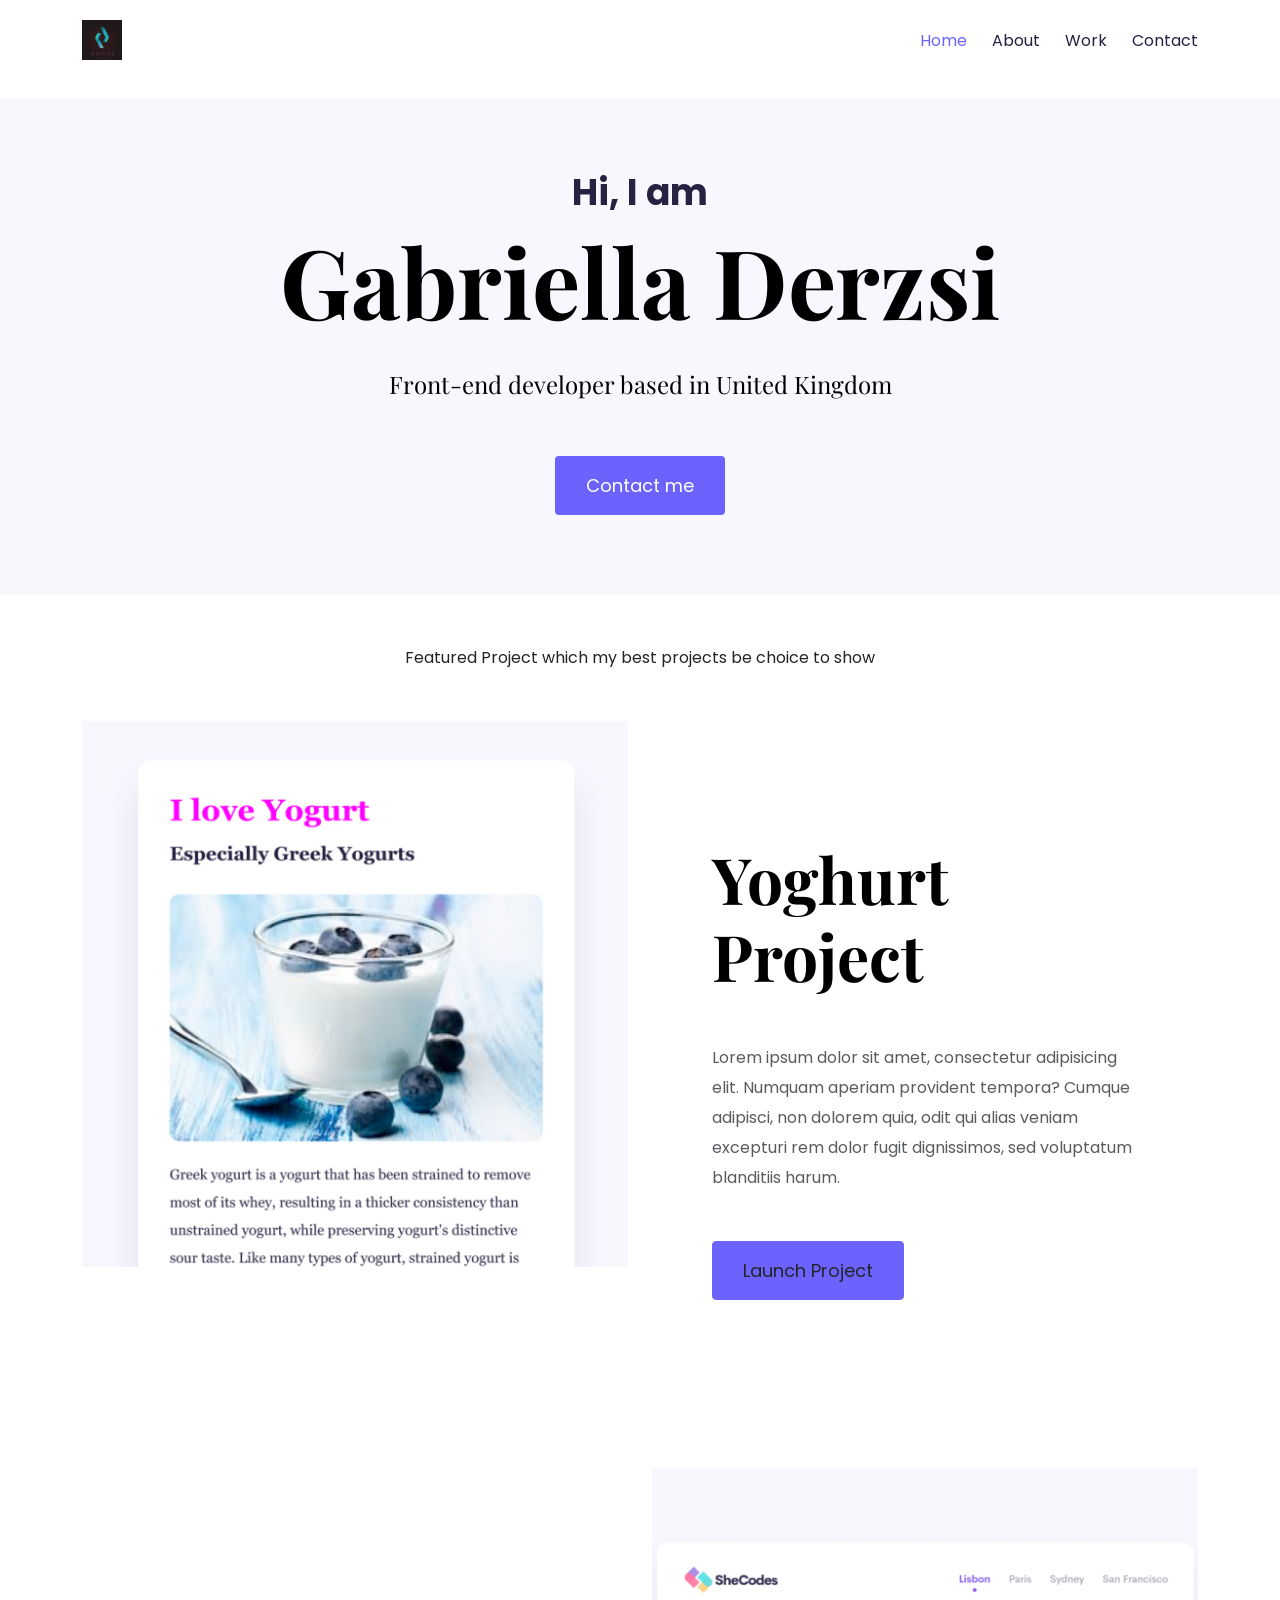
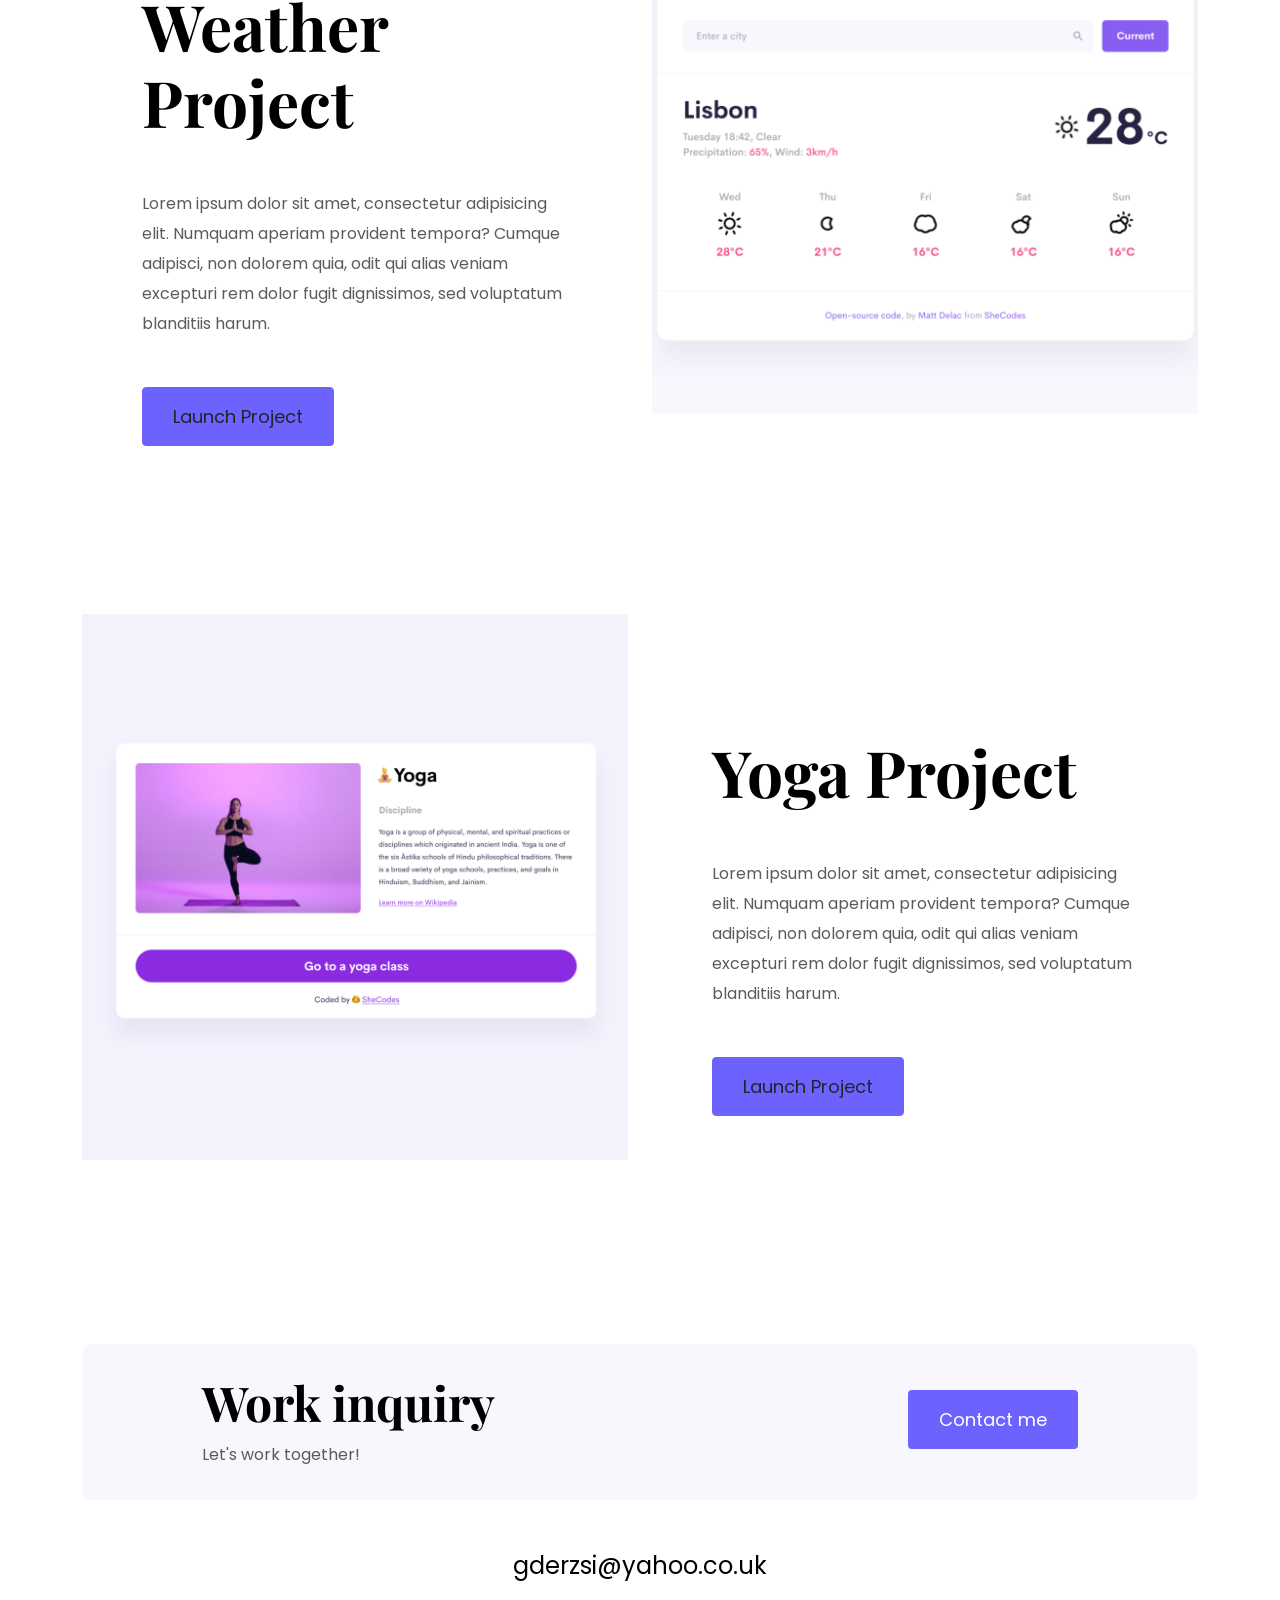
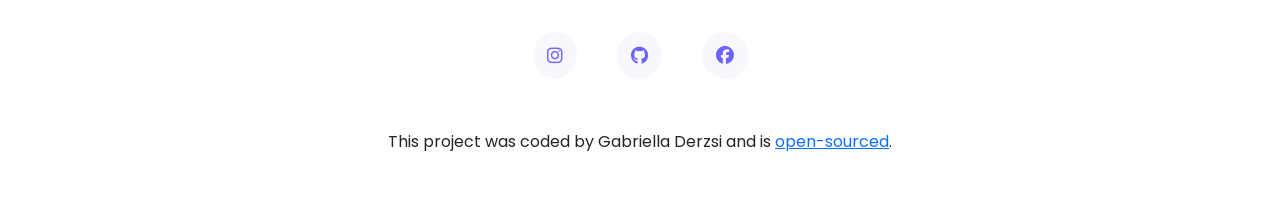
==== commit ce1b3030: "updated nav bar" ====
--- a/index.html
+++ b/index.html
@@ -38,13 +38,13 @@
         /></a>
         <ul>
           <li class="active">
-            <a href="/" title="Home">Home page</a>
+            <a href="/" title="Home">Home</a>
           </li>
           <li>
             <a href="/about.html" title="About Gabriella">About</a>
           </li>
           <li>
-            <a href="/work.html" title="Gabriella's Work">Work page</a>
+            <a href="/work.html" title="Gabriella's Work">Work</a>
           </li>
           <li>
             <a href="/contact.html" title="Contact Gabriella">Contact</a>
@@ -115,84 +115,85 @@
           <img src="images/weather.png" class="img-fluid" alt="weather-image" />
         </div>
       </div>
+
+      <div class="row mb-5">
+        <div class="col d-none d-lg-block">
+          <img src="images/yoga.png" class="img-fluid" alt="yoga-image" />
+        </div>
+        <div class="col">
+          <div class="project-description">
+            <h2 class="mb-5">Yoga Project</h2>
+            <p class="mb-5 text-muted">
+              Lorem ipsum dolor sit amet, consectetur adipisicing elit. Numquam
+              aperiam provident tempora? Cumque adipisci, non dolorem quia, odit
+              qui alias veniam excepturi rem dolor fugit dignissimos, sed
+              voluptatum blanditiis harum.
+            </p>
+            <a
+              href="/work.html"
+              class="btn btn-branding-outline mb-5"
+              title="View Gabriella's Work"
+              >Launch Project</a
+            >
+          </div>
+        </div>
+      </div>
     </div>
-    <div class="row mb-5">
-      <div class="col d-none d-lg-block">
-        <img src="images/yoga.png" class="img-fluid" alt="yoga-image" />
-      </div>
-      <div class="col">
-        <div class="project-description">
-          <h2 class="mb-5">Yoga Project</h2>
-          <p class="mb-5 text-muted">
-            Lorem ipsum dolor sit amet, consectetur adipisicing elit. Numquam
-            aperiam provident tempora? Cumque adipisci, non dolorem quia, odit
-            qui alias veniam excepturi rem dolor fugit dignissimos, sed
-            voluptatum blanditiis harum.
-          </p>
+    <footer class="container">
+      <div
+        class="contact-box d-flex justify-content-between mb-5 d-none d-md-flex"
+      >
+        <div>
+          <h3>Work inquiry</h3>
+          <p class="text-muted">Let's work together!</p>
+        </div>
+        <div>
           <a
-            href="/work.html"
-            class="btn btn-branding-outline mb-5"
-            title="View Gabriella's Work"
-            >Launch Project</a
+            href="/contact.html"
+            class="btn btn-branding mt-3"
+            title="Contact Gabriella"
+            >Contact me</a
           >
         </div>
       </div>
-      <footer class="container">
-        <div
-          class="contact-box d-flex justify-content-between mb-5 d-none d-md-flex"
+      <div class="d-flex justify-content-center mb-5">
+        <a
+          href="mailto:gderzsi@yahoo.co.uk"
+          class="email-link"
+          title="Email Gabriella"
+          >gderzsi@yahoo.co.uk</a
         >
-          <div>
-            <h3>Work inquiry</h3>
-            <p class="text-muted">Let's work together!</p>
-          </div>
-          <div>
-            <a
-              href="/contact.html"
-              class="btn btn-branding mt-3"
-              title="Contact Gabriella"
-              >Contact me</a
-            >
-          </div>
-        </div>
-        <div class="d-flex justify-content-center mb-5">
-          <a
-            href="mailto:gderzsi@yahoo.co.uk"
-            class="email-link"
-            title="Email Gabriella"
-            >gderzsi@yahoo.co.uk</a
-          >
-        </div>
+      </div>
 
-        <div class="social-links d-flex justify-content-center">
-          <a
-            href="https://instagram.com/gabriella.derzsi.code"
-            target="_blank"
-            title="Gabriella's Instagram"
-            ><i class="fa-brands fa-instagram" aria-hidden="true"></i
-          ></a>
-          <a
-            href="https://github.com/Gabcii "
-            target="_blank"
-            title="Gabriella's GitHub"
-            ><i class="fa-brands fa-github" aria-hidden="true"></i
-          ></a>
-          <a
-            href="https://facebook.com/gabrielladerzsi"
-            target="_blank"
-            title="Gabriella's Facebook"
-            ><i class="fa-brands fa-facebook" aria-hidden="true"></i
-          ></a>
-        </div>
-        <p class="text-center mt-5">
-          This project was coded by Gabriella Derzsi and is
-          <a
-            href="https://github.com/Gabcii/portfolio-projects"
-            target="_blank"
-            title="Portfolio Projects on GitHub"
-            >open-sourced</a
-          >.
-        </p>
-      </footer>
-    </div>
+      <div class="social-links d-flex justify-content-center">
+        <a
+          href="https://instagram.com/gabriella.derzsi.code"
+          target="_blank"
+          title="Gabriella's Instagram"
+          ><i class="fa-brands fa-instagram" aria-hidden="true"></i
+        ></a>
+        <a
+          href="https://github.com/Gabcii "
+          target="_blank"
+          title="Gabriella's GitHub"
+          ><i class="fa-brands fa-github" aria-hidden="true"></i
+        ></a>
+        <a
+          href="https://facebook.com/gabrielladerzsi"
+          target="_blank"
+          title="Gabriella's Facebook"
+          ><i class="fa-brands fa-facebook" aria-hidden="true"></i
+        ></a>
+      </div>
+      <p class="text-center mt-5">
+        This project was coded by Gabriella Derzsi and is
+        <a
+          href="https://github.com/Gabcii/portfolio-projects"
+          target="_blank"
+          title="Portfolio Projects on GitHub"
+          >open-sourced</a
+        >.
+      </p>
+    </footer>
   </body>
 </html>
--- a/styles/app.css
+++ b/styles/app.css
@@ -101,8 +101,10 @@
   padding: 20px 0;
 }
 nav ul {
-  margin: 0;
-  padding: 0;
+  display: flex;
+  justify-content: space-between;
+  gap: 10px;
+  flex-wrap: nowrap;
 }
 nav li {
   display: inline;
@@ -163,7 +165,12 @@
   h3 {
     font-size: 18px;
   }
-
+  nav li {
+    margin: 0;
+  }
+  .logo {
+    display: none;
+  }
   .content {
     text-align: center;
     padding: 0;
@@ -172,4 +179,7 @@
     padding: 0;
     text-align: center;
   }
+  footer .contact-box {
+    padding: 30px;
+  }
 }
